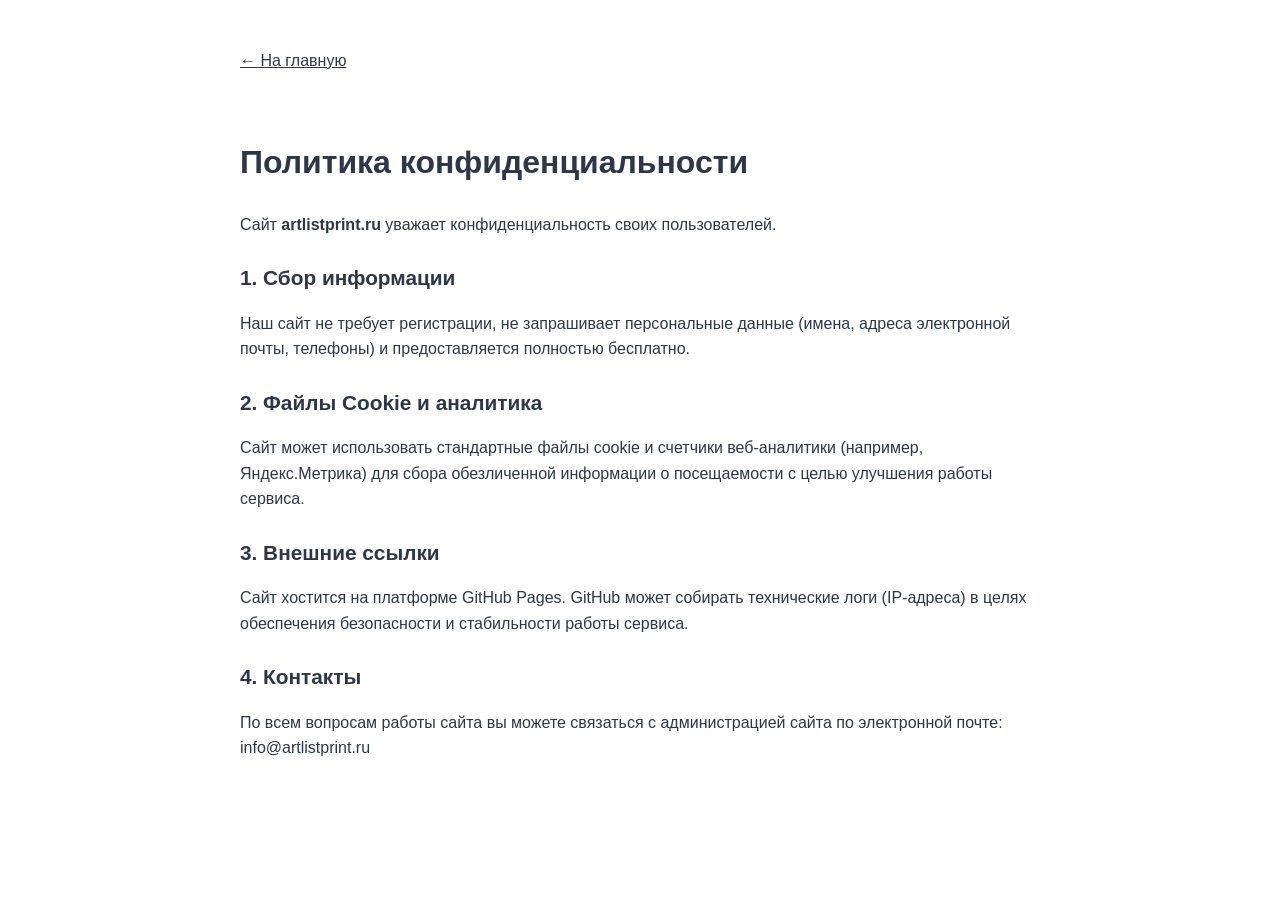
==== privacy.html @ 1e1f3ae5 "Add files via upload" ====
<!DOCTYPE html>
<html lang="ru">
<head>
    <meta charset="UTF-8">
    <meta name="viewport" content="width=device-width, initial-scale=1.0">
    <title>Политика конфиденциальности — artlistprint.ru</title>
    <style>
        body { font-family: -apple-system, BlinkMacSystemFont, sans-serif; line-height: 1.6; max-width: 800px; margin: 0 auto; padding: 2rem 1rem; color: #2d3748; }
        h1 { font-size: 2rem; margin-bottom: 1.5rem; }
        h2 { font-size: 1.3rem; margin-top: 1.5rem; margin-bottom: 0.5rem; }
        a { color: #2d3748; }
    </style>
</head>
<body>
    <p><a href="/">← На главную</a></p>
    <br>
    <h1>Политика конфиденциальности</h1>
    <p>Сайт <strong>artlistprint.ru</strong> уважает конфиденциальность своих пользователей.</p>
    
    <h2>1. Сбор информации</h2>
    <p>Наш сайт не требует регистрации, не запрашивает персональные данные (имена, адреса электронной почты, телефоны) и предоставляется полностью бесплатно.</p>
    
    <h2>2. Файлы Cookie и аналитика</h2>
    <p>Сайт может использовать стандартные файлы cookie и счетчики веб-аналитики (например, Яндекс.Метрика) для сбора обезличенной информации о посещаемости с целью улучшения работы сервиса.</p>

    <h2>3. Внешние ссылки</h2>
    <p>Сайт хостится на платформе GitHub Pages. GitHub может собирать технические логи (IP-адреса) в целях обеспечения безопасности и стабильности работы сервиса.</p>

    <h2>4. Контакты</h2>
    <p>По всем вопросам работы сайта вы можете связаться с администрацией сайта по электронной почте: info@artlistprint.ru</p>
</body>
</html>
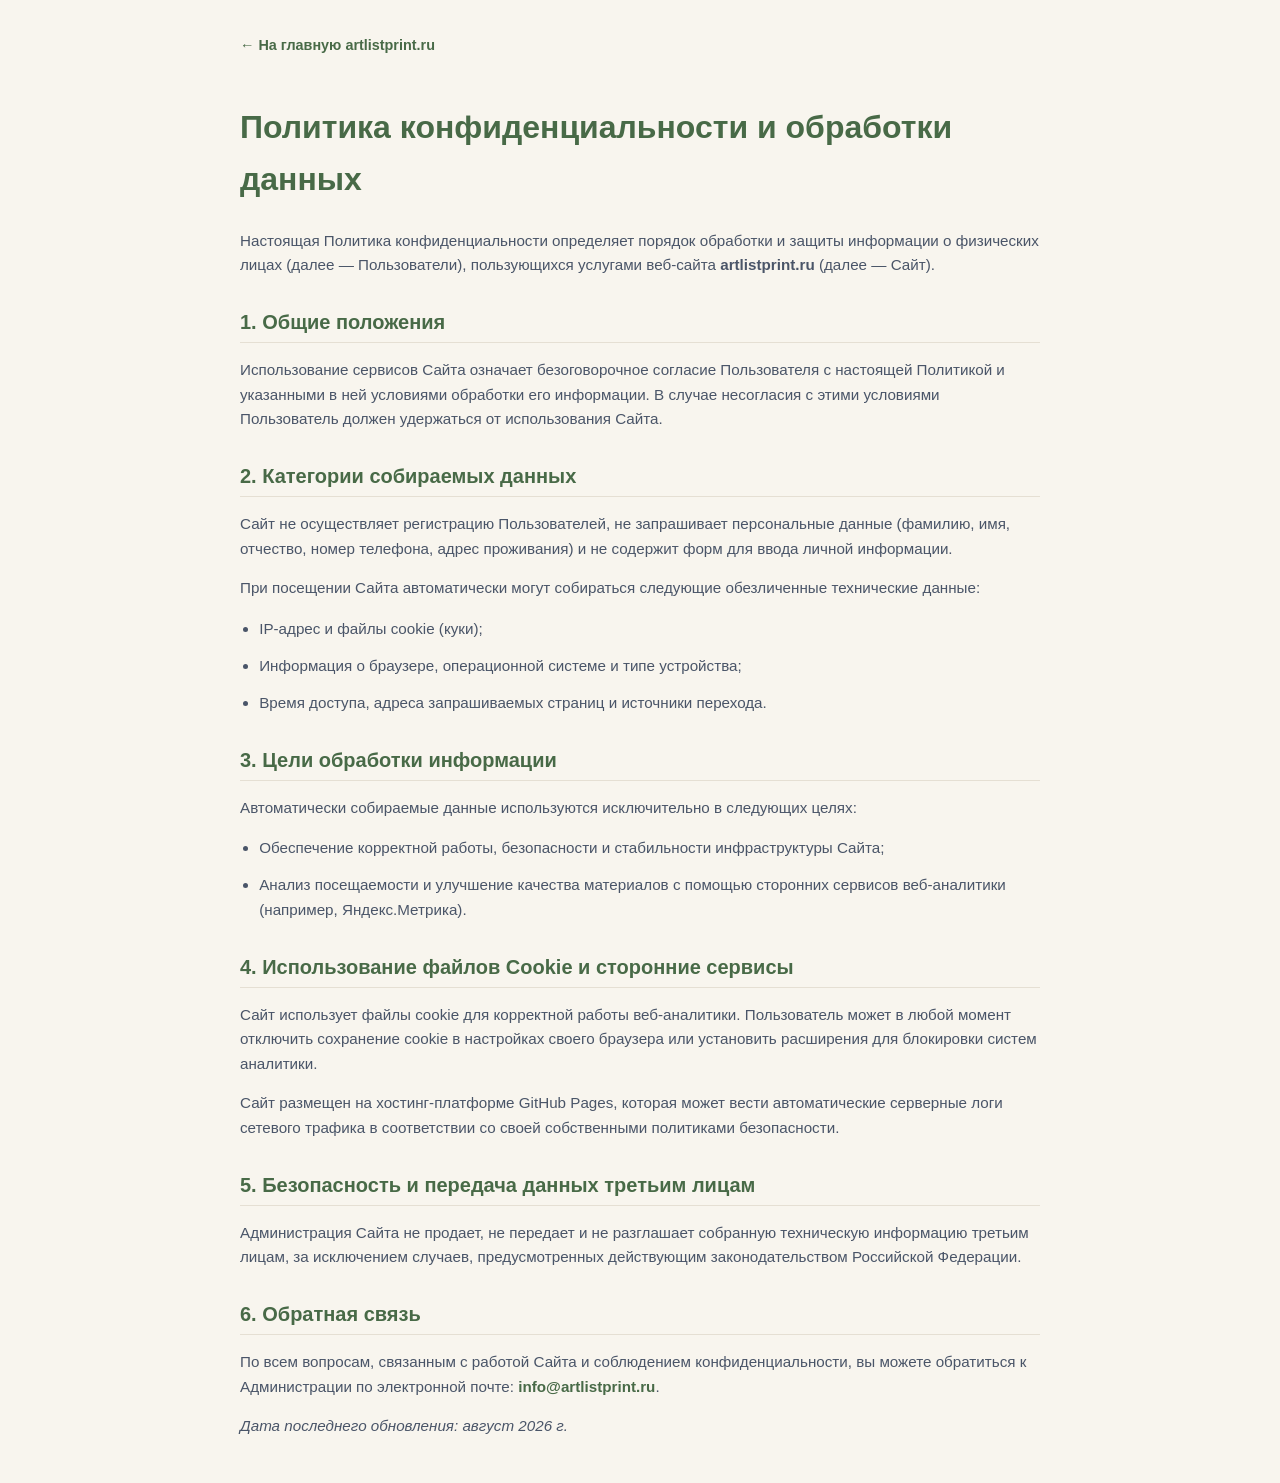
==== commit 077831f3: "Add files via upload" ====
--- a/privacy.html
+++ b/privacy.html
@@ -5,28 +5,50 @@
     <meta name="viewport" content="width=device-width, initial-scale=1.0">
     <title>Политика конфиденциальности — artlistprint.ru</title>
     <style>
-        body { font-family: -apple-system, BlinkMacSystemFont, sans-serif; line-height: 1.6; max-width: 800px; margin: 0 auto; padding: 2rem 1rem; color: #2d3748; }
-        h1 { font-size: 2rem; margin-bottom: 1.5rem; }
-        h2 { font-size: 1.3rem; margin-top: 1.5rem; margin-bottom: 0.5rem; }
-        a { color: #2d3748; }
+        body { font-family: -apple-system, BlinkMacSystemFont, 'Segoe UI', Roboto, sans-serif; line-height: 1.6; max-width: 800px; margin: 0 auto; padding: 2rem 1rem; color: #333d32; background-color: #f8f5ee; }
+        h1 { font-size: 2rem; margin-bottom: 1.5rem; color: #486a47; }
+        h2 { font-size: 1.25rem; margin-top: 1.8rem; margin-bottom: 0.6rem; color: #486a47; border-bottom: 1px solid #e5dfd3; padding-bottom: 4px; }
+        p, li { font-size: 0.95rem; margin-bottom: 0.8rem; color: #4a5568; }
+        ul { padding-left: 1.2rem; margin-bottom: 1rem; }
+        a { color: #486a47; font-weight: 600; text-decoration: none; }
+        a:hover { text-decoration: underline; }
+        .back-link { display: inline-block; margin-bottom: 1.5rem; font-size: 0.9rem; }
     </style>
 </head>
 <body>
-    <p><a href="/">← На главную</a></p>
-    <br>
-    <h1>Политика конфиденциальности</h1>
-    <p>Сайт <strong>artlistprint.ru</strong> уважает конфиденциальность своих пользователей.</p>
+    <a href="/" class="back-link">← На главную artlistprint.ru</a>
     
-    <h2>1. Сбор информации</h2>
-    <p>Наш сайт не требует регистрации, не запрашивает персональные данные (имена, адреса электронной почты, телефоны) и предоставляется полностью бесплатно.</p>
+    <h1>Политика конфиденциальности и обработки данных</h1>
+    <p>Настоящая Политика конфиденциальности определяет порядок обработки и защиты информации о физических лицах (далее — Пользователи), пользующихся услугами веб-сайта <strong>artlistprint.ru</strong> (далее — Сайт).</p>
     
-    <h2>2. Файлы Cookie и аналитика</h2>
-    <p>Сайт может использовать стандартные файлы cookie и счетчики веб-аналитики (например, Яндекс.Метрика) для сбора обезличенной информации о посещаемости с целью улучшения работы сервиса.</p>
+    <h2>1. Общие положения</h2>
+    <p>Использование сервисов Сайта означает безоговорочное согласие Пользователя с настоящей Политикой и указанными в ней условиями обработки его информации. В случае несогласия с этими условиями Пользователь должен удержаться от использования Сайта.</p>
 
-    <h2>3. Внешние ссылки</h2>
-    <p>Сайт хостится на платформе GitHub Pages. GitHub может собирать технические логи (IP-адреса) в целях обеспечения безопасности и стабильности работы сервиса.</p>
+    <h2>2. Категории собираемых данных</h2>
+    <p>Сайт не осуществляет регистрацию Пользователей, не запрашивает персональные данные (фамилию, имя, отчество, номер телефона, адрес проживания) и не содержит форм для ввода личной информации.</p>
+    <p>При посещении Сайта автоматически могут собираться следующие обезличенные технические данные:</p>
+    <ul>
+        <li>IP-адрес и файлы cookie (куки);</li>
+        <li>Информация о браузере, операционной системе и типе устройства;</li>
+        <li>Время доступа, адреса запрашиваемых страниц и источники перехода.</li>
+    </ul>
 
-    <h2>4. Контакты</h2>
-    <p>По всем вопросам работы сайта вы можете связаться с администрацией сайта по электронной почте: info@artlistprint.ru</p>
+    <h2>3. Цели обработки информации</h2>
+    <p>Автоматически собираемые данные используются исключительно в следующих целях:</p>
+    <ul>
+        <li>Обеспечение корректной работы, безопасности и стабильности инфраструктуры Сайта;</li>
+        <li>Анализ посещаемости и улучшение качества материалов с помощью сторонних сервисов веб-аналитики (например, Яндекс.Метрика).</li>
+    </ul>
+
+    <h2>4. Использование файлов Cookie и сторонние сервисы</h2>
+    <p>Сайт использует файлы cookie для корректной работы веб-аналитики. Пользователь может в любой момент отключить сохранение cookie в настройках своего браузера или установить расширения для блокировки систем аналитики.</p>
+    <p>Сайт размещен на хостинг-платформе GitHub Pages, которая может вести автоматические серверные логи сетевого трафика в соответствии со своей собственными политиками безопасности.</p>
+
+    <h2>5. Безопасность и передача данных третьим лицам</h2>
+    <p>Администрация Сайта не продает, не передает и не разглашает собранную техническую информацию третьим лицам, за исключением случаев, предусмотренных действующим законодательством Российской Федерации.</p>
+
+    <h2>6. Обратная связь</h2>
+    <p>По всем вопросам, связанным с работой Сайта и соблюдением конфиденциальности, вы можете обратиться к Администрации по электронной почте: <a href="mailto:info@artlistprint.ru">info@artlistprint.ru</a>.</p>
+    <p><em>Дата последнего обновления: август 2026 г.</em></p>
 </body>
 </html>
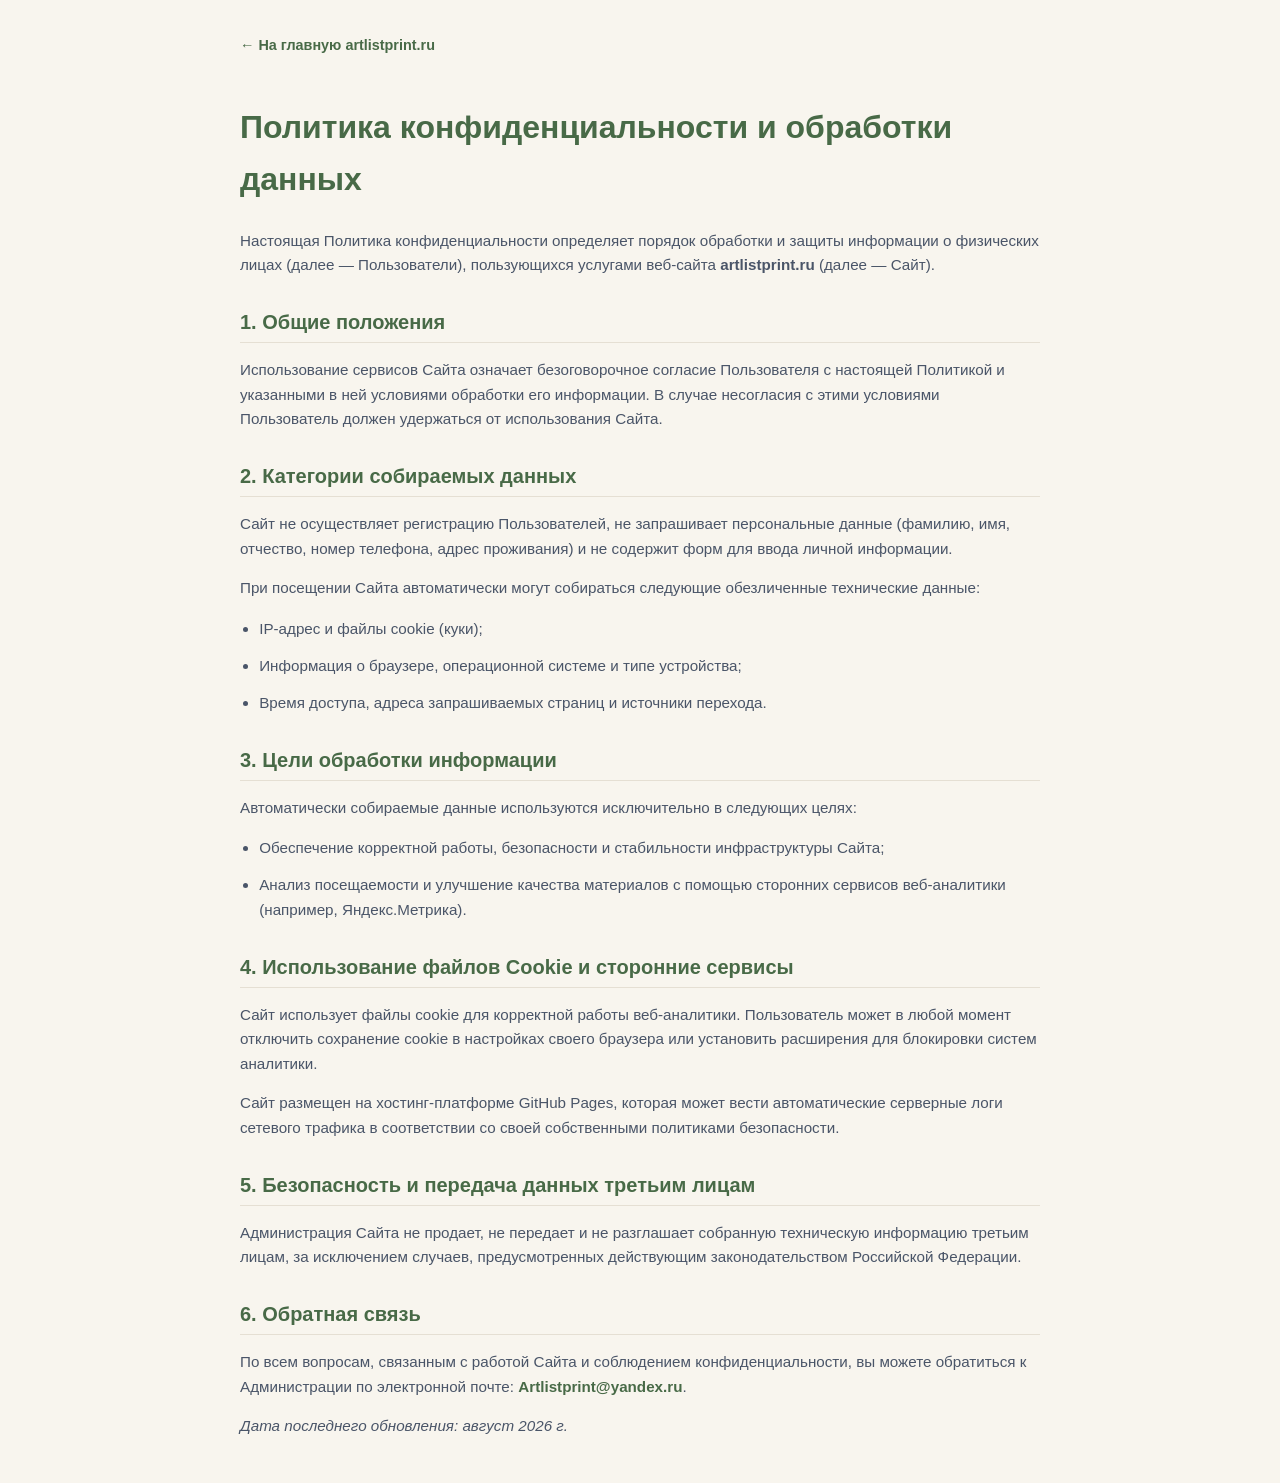
==== commit 5c39c209: "Update privacy.html" ====
--- a/privacy.html
+++ b/privacy.html
@@ -48,7 +48,7 @@
     <p>Администрация Сайта не продает, не передает и не разглашает собранную техническую информацию третьим лицам, за исключением случаев, предусмотренных действующим законодательством Российской Федерации.</p>
 
     <h2>6. Обратная связь</h2>
-    <p>По всем вопросам, связанным с работой Сайта и соблюдением конфиденциальности, вы можете обратиться к Администрации по электронной почте: <a href="mailto:info@artlistprint.ru">info@artlistprint.ru</a>.</p>
+    <p>По всем вопросам, связанным с работой Сайта и соблюдением конфиденциальности, вы можете обратиться к Администрации по электронной почте: <a href="mailto:Artlistprint@yandex.ru">Artlistprint@yandex.ru</a>.</p>
     <p><em>Дата последнего обновления: август 2026 г.</em></p>
 </body>
-</html>+</html>
